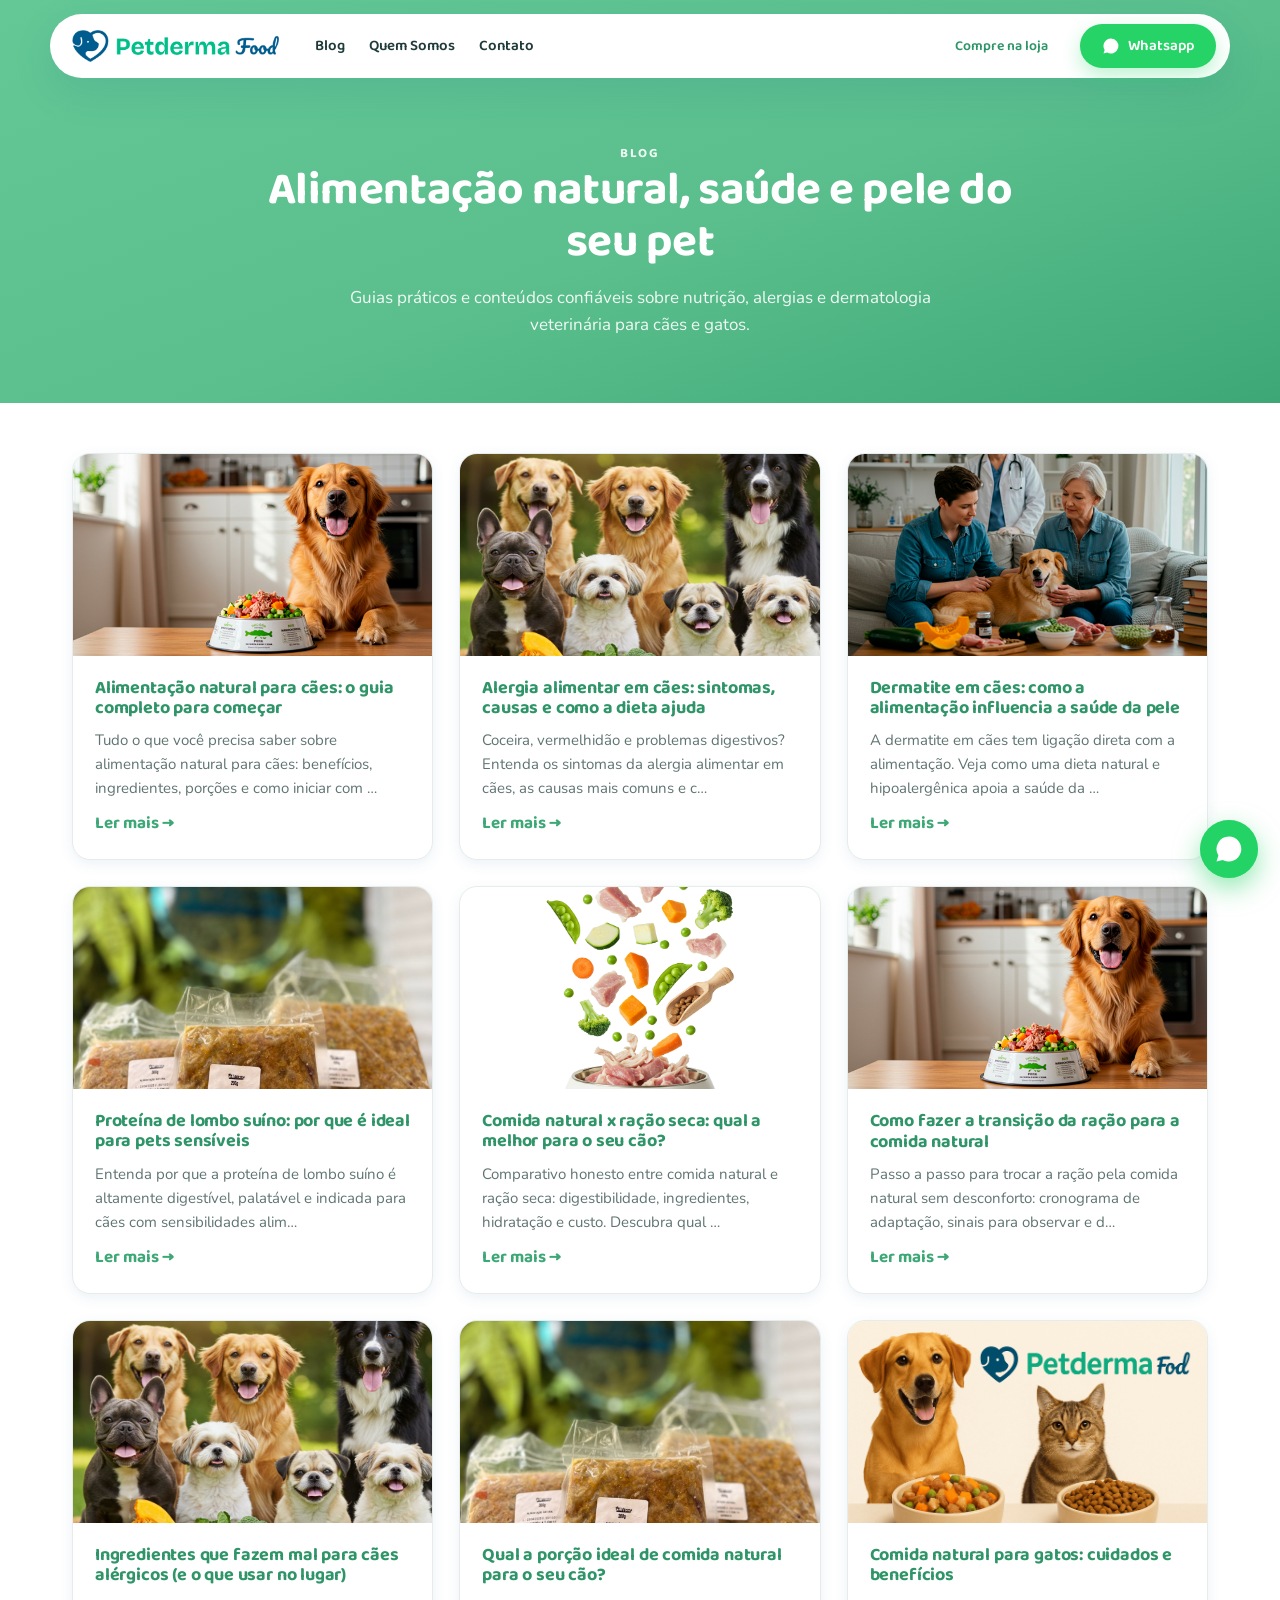
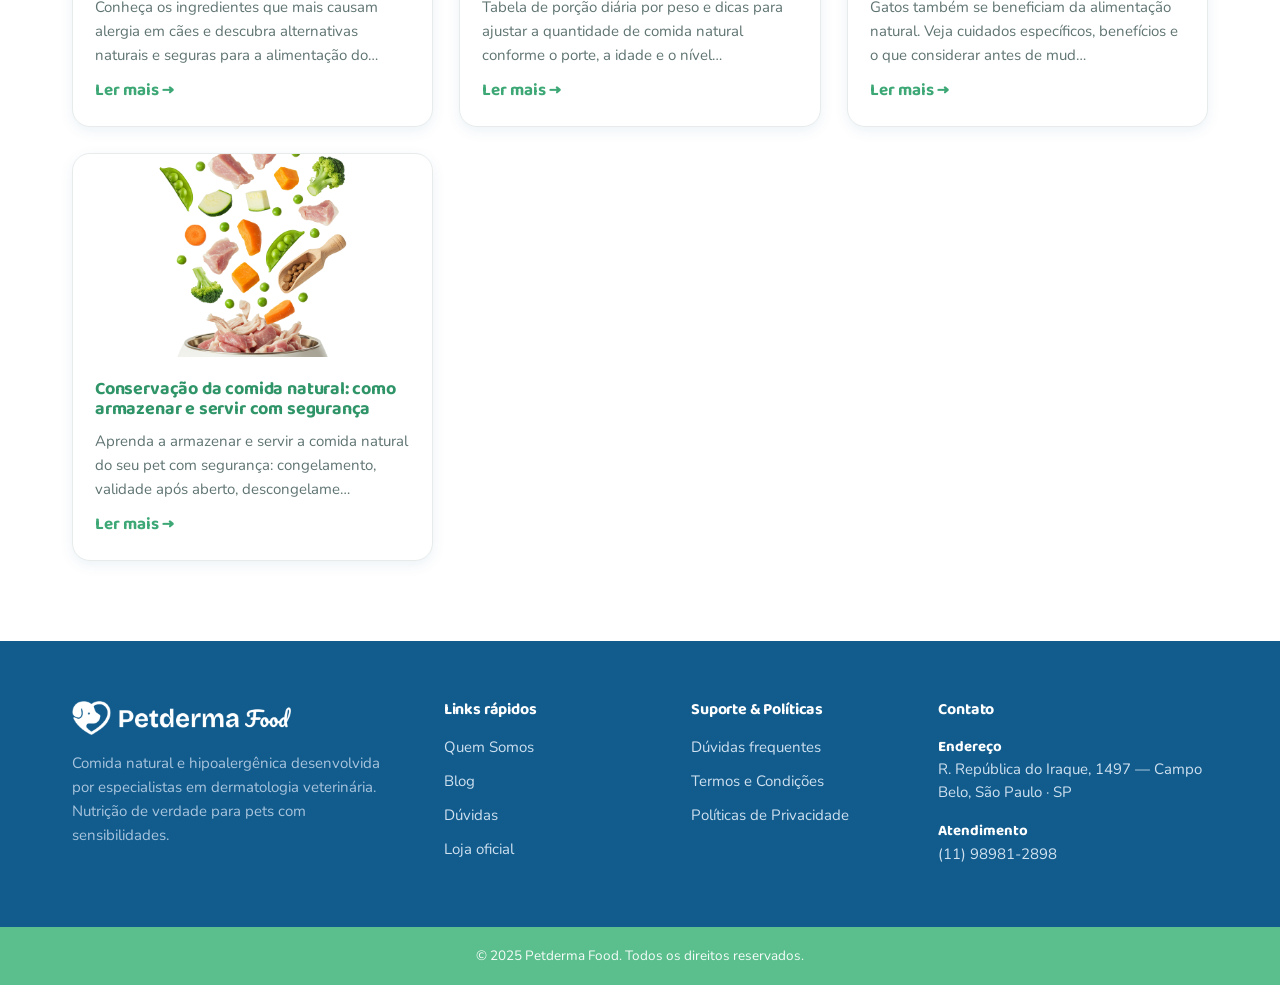
==== blog/index.html @ 869a0a85 "feat(blog+seo): 10 posts reais + blog completo + SEO completo - Blog: 10 artigos SEO (nutricao, aler" ====
<!doctype html>
<html lang="pt-BR">
<head>
<meta charset="UTF-8">
<meta name="viewport" content="width=device-width, initial-scale=1">
<title>Blog Petderma Food — Alimentação natural, saúde e pele dos pets</title>
<meta name="description" content="Dicas e guias sobre alimentação natural, alergias, dermatologia e bem-estar de cães e gatos, por especialistas da Petderma Food.">
<link rel="canonical" href="https://petdermafood.com.br/blog/">
<meta name="robots" content="index, follow, max-image-preview:large">
<meta property="og:type" content="article">
<meta property="og:title" content="Blog Petderma Food — Alimentação natural, saúde e pele dos pets">
<meta property="og:description" content="Dicas e guias sobre alimentação natural, alergias, dermatologia e bem-estar de cães e gatos, por especialistas da Petderma Food.">
<meta property="og:image" content="https://petdermafood.com.br/assets/img/dogs-veggies.png">
<meta property="og:url" content="https://petdermafood.com.br/blog/">
<meta property="og:site_name" content="Petderma Food">
<meta name="twitter:card" content="summary_large_image">
<meta name="twitter:title" content="Blog Petderma Food — Alimentação natural, saúde e pele dos pets">
<meta name="twitter:description" content="Dicas e guias sobre alimentação natural, alergias, dermatologia e bem-estar de cães e gatos, por especialistas da Petderma Food.">
<meta name="twitter:image" content="https://petdermafood.com.br/assets/img/dogs-veggies.png">
<link rel="icon" type="image/png" href="../assets/img/logo-mark.png">
<link rel="preconnect" href="https://fonts.googleapis.com">
<link rel="preconnect" href="https://fonts.gstatic.com" crossorigin>
<link href="https://fonts.googleapis.com/css2?family=Nunito:ital,wght@0,400;0,600;0,700;0,800;0,900;1,700&family=Baloo+2:wght@500;600;700;800&display=swap" rel="stylesheet">
<link rel="stylesheet" href="../assets/css/styles.css">
<script type="application/ld+json">{"@context": "https://schema.org", "@type": "Blog", "name": "Blog Petderma Food", "description": "Conteúdos sobre alimentação natural, saúde, pele e bem-estar de cães e gatos.", "url": "https://petdermafood.com.br/blog/", "publisher": {"@type": "Organization", "name": "Petderma Food"}, "blogPost": [{"@type": "BlogPosting", "headline": "Alimentação natural para cães: o guia completo para começar", "url": "https://petdermafood.com.br/blog/alimentacao-natural-para-caes-guia-completo.html", "datePublished": "2025-05-02"}, {"@type": "BlogPosting", "headline": "Alergia alimentar em cães: sintomas, causas e como a dieta ajuda", "url": "https://petdermafood.com.br/blog/alergia-alimentar-em-caes-sintomas-causas.html", "datePublished": "2025-05-05"}, {"@type": "BlogPosting", "headline": "Dermatite em cães: como a alimentação influencia a saúde da pele", "url": "https://petdermafood.com.br/blog/dermatite-em-caes-alimentacao-saude-da-pele.html", "datePublished": "2025-05-07"}, {"@type": "BlogPosting", "headline": "Proteína de lombo suíno: por que é ideal para pets sensíveis", "url": "https://petdermafood.com.br/blog/proteina-de-lombo-suino-pets-sensiveis.html", "datePublished": "2025-05-09"}, {"@type": "BlogPosting", "headline": "Comida natural x ração seca: qual a melhor para o seu cão?", "url": "https://petdermafood.com.br/blog/comida-natural-x-racao-seca.html", "datePublished": "2025-05-11"}, {"@type": "BlogPosting", "headline": "Como fazer a transição da ração para a comida natural", "url": "https://petdermafood.com.br/blog/transicao-racao-para-comida-natural.html", "datePublished": "2025-05-13"}, {"@type": "BlogPosting", "headline": "Ingredientes que fazem mal para cães alérgicos (e o que usar no lugar)", "url": "https://petdermafood.com.br/blog/ingredientes-que-fazem-mal-caes-alergicos.html", "datePublished": "2025-05-15"}, {"@type": "BlogPosting", "headline": "Qual a porção ideal de comida natural para o seu cão?", "url": "https://petdermafood.com.br/blog/porcao-ideal-comida-natural-caes.html", "datePublished": "2025-05-17"}, {"@type": "BlogPosting", "headline": "Comida natural para gatos: cuidados e benefícios", "url": "https://petdermafood.com.br/blog/comida-natural-para-gatos.html", "datePublished": "2025-05-19"}, {"@type": "BlogPosting", "headline": "Conservação da comida natural: como armazenar e servir com segurança", "url": "https://petdermafood.com.br/blog/conservacao-comida-natural-armazenar.html", "datePublished": "2025-05-21"}]}</script>
</head>
<body><header class="header" id="top">
  <div class="header__pill">
    <a href="../index.html" class="header__logo" aria-label="Petderma Food — início">
      <img src="../assets/img/logo.png" alt="Petderma Food" width="200" height="31">
    </a>
    <nav class="nav">
      <a href="../blog/index.html">Blog</a>
      <a href="../index.html#beneficios">Quem Somos</a>
      <a href="../index.html#contato">Contato</a>
    </nav>
    <div class="header__actions">
      <a href="https://petdermastore.com.br/" class="btn btn--ghost" target="_blank" rel="noopener">Compre na loja</a>
      <a href="https://api.whatsapp.com/send/?phone=5511989812898&text=Ol%C3%A1%21%20Vim%20pelo%20blog%20da%20Petderma%20Food%20e%20quero%20montar%20o%20kit%20ideal%20para%20meu%20pet." class="btn btn--whats" target="_blank" rel="noopener"><svg viewBox="0 0 24 24" width="18" height="18" aria-hidden="true"><path fill="currentColor" d="M17.5 14.4c-.3-.2-1.7-.9-2-1-.3-.1-.5-.1-.6.2-.2.3-.7.9-.8 1-.2.2-.3.2-.6.1-.3-.2-1.2-.5-2.3-1.4-.9-.8-1.4-1.7-1.6-2-.2-.3 0-.5.1-.6l.4-.5c.1-.2.2-.3.3-.5.1-.2 0-.4 0-.5 0-.2-.6-1.5-.9-2-.2-.5-.4-.5-.6-.5h-.5c-.2 0-.5.1-.7.3-.2.3-.9.9-.9 2.2s1 2.6 1.1 2.8c.1.2 2 3 4.8 4.2.7.3 1.2.5 1.6.6.7.2 1.3.2 1.8.1.5-.1 1.7-.7 1.9-1.4.2-.7.2-1.2.2-1.4 0-.1-.2-.2-.5-.3zM12 2a10 10 0 0 0-8.5 15.2L2 22l4.9-1.3A10 10 0 1 0 12 2z"/></svg> Whatsapp</a>
    </div>
    <button class="nav-toggle" id="navToggle" aria-label="Abrir menu" aria-expanded="false"><span></span><span></span><span></span></button>
  </div>
</header>
<section class="page-hero">
  <div class="container">
    <p class="eyebrow">Blog</p>
    <h1>Alimentação natural, saúde e pele do seu pet</h1>
    <p>Guias práticos e conteúdos confiáveis sobre nutrição, alergias e dermatologia veterinária para cães e gatos.</p>
  </div>
</section>
<section class="blog-list">
  <div class="container">
    <div class="blog-list__grid"><article class="post">
  <a href="alimentacao-natural-para-caes-guia-completo.html" class="post__media"><img src="../assets/img/blog-1.jpg" alt="Alimentação natural para cães: o guia completo para começar" width="650" height="365" loading="lazy"></a>
  <div class="post__body">
    <h3><a href="alimentacao-natural-para-caes-guia-completo.html">Alimentação natural para cães: o guia completo para começar</a></h3>
    <p>Tudo o que você precisa saber sobre alimentação natural para cães: benefícios, ingredientes, porções e como iniciar com …</p>
    <a href="alimentacao-natural-para-caes-guia-completo.html" class="post__link">Ler mais →</a>
  </div>
</article><article class="post">
  <a href="alergia-alimentar-em-caes-sintomas-causas.html" class="post__media"><img src="../assets/img/dogs-veggies.png" alt="Alergia alimentar em cães: sintomas, causas e como a dieta ajuda" width="650" height="365" loading="lazy"></a>
  <div class="post__body">
    <h3><a href="alergia-alimentar-em-caes-sintomas-causas.html">Alergia alimentar em cães: sintomas, causas e como a dieta ajuda</a></h3>
    <p>Coceira, vermelhidão e problemas digestivos? Entenda os sintomas da alergia alimentar em cães, as causas mais comuns e c…</p>
    <a href="alergia-alimentar-em-caes-sintomas-causas.html" class="post__link">Ler mais →</a>
  </div>
</article><article class="post">
  <a href="dermatite-em-caes-alimentacao-saude-da-pele.html" class="post__media"><img src="../assets/img/blog-3.jpg" alt="Dermatite em cães: como a alimentação influencia a saúde da pele" width="650" height="365" loading="lazy"></a>
  <div class="post__body">
    <h3><a href="dermatite-em-caes-alimentacao-saude-da-pele.html">Dermatite em cães: como a alimentação influencia a saúde da pele</a></h3>
    <p>A dermatite em cães tem ligação direta com a alimentação. Veja como uma dieta natural e hipoalergênica apoia a saúde da …</p>
    <a href="dermatite-em-caes-alimentacao-saude-da-pele.html" class="post__link">Ler mais →</a>
  </div>
</article><article class="post">
  <a href="proteina-de-lombo-suino-pets-sensiveis.html" class="post__media"><img src="../assets/img/product-packs.jpg" alt="Proteína de lombo suíno: por que é ideal para pets sensíveis" width="650" height="365" loading="lazy"></a>
  <div class="post__body">
    <h3><a href="proteina-de-lombo-suino-pets-sensiveis.html">Proteína de lombo suíno: por que é ideal para pets sensíveis</a></h3>
    <p>Entenda por que a proteína de lombo suíno é altamente digestível, palatável e indicada para cães com sensibilidades alim…</p>
    <a href="proteina-de-lombo-suino-pets-sensiveis.html" class="post__link">Ler mais →</a>
  </div>
</article><article class="post">
  <a href="comida-natural-x-racao-seca.html" class="post__media"><img src="../assets/img/bowl-fresh.png" alt="Comida natural x ração seca: qual a melhor para o seu cão?" width="650" height="365" loading="lazy"></a>
  <div class="post__body">
    <h3><a href="comida-natural-x-racao-seca.html">Comida natural x ração seca: qual a melhor para o seu cão?</a></h3>
    <p>Comparativo honesto entre comida natural e ração seca: digestibilidade, ingredientes, hidratação e custo. Descubra qual …</p>
    <a href="comida-natural-x-racao-seca.html" class="post__link">Ler mais →</a>
  </div>
</article><article class="post">
  <a href="transicao-racao-para-comida-natural.html" class="post__media"><img src="../assets/img/blog-1.jpg" alt="Como fazer a transição da ração para a comida natural" width="650" height="365" loading="lazy"></a>
  <div class="post__body">
    <h3><a href="transicao-racao-para-comida-natural.html">Como fazer a transição da ração para a comida natural</a></h3>
    <p>Passo a passo para trocar a ração pela comida natural sem desconforto: cronograma de adaptação, sinais para observar e d…</p>
    <a href="transicao-racao-para-comida-natural.html" class="post__link">Ler mais →</a>
  </div>
</article><article class="post">
  <a href="ingredientes-que-fazem-mal-caes-alergicos.html" class="post__media"><img src="../assets/img/dogs-veggies.png" alt="Ingredientes que fazem mal para cães alérgicos (e o que usar no lugar)" width="650" height="365" loading="lazy"></a>
  <div class="post__body">
    <h3><a href="ingredientes-que-fazem-mal-caes-alergicos.html">Ingredientes que fazem mal para cães alérgicos (e o que usar no lugar)</a></h3>
    <p>Conheça os ingredientes que mais causam alergia em cães e descubra alternativas naturais e seguras para a alimentação do…</p>
    <a href="ingredientes-que-fazem-mal-caes-alergicos.html" class="post__link">Ler mais →</a>
  </div>
</article><article class="post">
  <a href="porcao-ideal-comida-natural-caes.html" class="post__media"><img src="../assets/img/product-packs.jpg" alt="Qual a porção ideal de comida natural para o seu cão?" width="650" height="365" loading="lazy"></a>
  <div class="post__body">
    <h3><a href="porcao-ideal-comida-natural-caes.html">Qual a porção ideal de comida natural para o seu cão?</a></h3>
    <p>Tabela de porção diária por peso e dicas para ajustar a quantidade de comida natural conforme o porte, a idade e o nível…</p>
    <a href="porcao-ideal-comida-natural-caes.html" class="post__link">Ler mais →</a>
  </div>
</article><article class="post">
  <a href="comida-natural-para-gatos.html" class="post__media"><img src="../assets/img/hero.png" alt="Comida natural para gatos: cuidados e benefícios" width="650" height="365" loading="lazy"></a>
  <div class="post__body">
    <h3><a href="comida-natural-para-gatos.html">Comida natural para gatos: cuidados e benefícios</a></h3>
    <p>Gatos também se beneficiam da alimentação natural. Veja cuidados específicos, benefícios e o que considerar antes de mud…</p>
    <a href="comida-natural-para-gatos.html" class="post__link">Ler mais →</a>
  </div>
</article><article class="post">
  <a href="conservacao-comida-natural-armazenar.html" class="post__media"><img src="../assets/img/bowl-fresh.png" alt="Conservação da comida natural: como armazenar e servir com segurança" width="650" height="365" loading="lazy"></a>
  <div class="post__body">
    <h3><a href="conservacao-comida-natural-armazenar.html">Conservação da comida natural: como armazenar e servir com segurança</a></h3>
    <p>Aprenda a armazenar e servir a comida natural do seu pet com segurança: congelamento, validade após aberto, descongelame…</p>
    <a href="conservacao-comida-natural-armazenar.html" class="post__link">Ler mais →</a>
  </div>
</article></div>
  </div>
</section>
<footer class="footer" id="contato">
  <div class="container footer__inner">
    <div class="footer__brand">
      <img src="../assets/img/logo.png" alt="Petderma Food" width="200" height="31">
      <p>Comida natural e hipoalergênica desenvolvida por especialistas em dermatologia veterinária. Nutrição de verdade para pets com sensibilidades.</p>
    </div>
    <div class="footer__col"><h3>Links rápidos</h3><ul>
      <li><a href="../index.html#beneficios">Quem Somos</a></li>
      <li><a href="../blog/index.html">Blog</a></li>
      <li><a href="../index.html#faq">Dúvidas</a></li>
      <li><a href="https://petdermastore.com.br/" target="_blank" rel="noopener">Loja oficial</a></li>
    </ul></div>
    <div class="footer__col"><h3>Suporte &amp; Políticas</h3><ul>
      <li><a href="../index.html#faq">Dúvidas frequentes</a></li>
      <li><a href="#">Termos e Condições</a></li>
      <li><a href="#">Políticas de Privacidade</a></li>
    </ul></div>
    <div class="footer__col"><h3>Contato</h3>
      <p class="footer__contact"><strong>Endereço</strong><br>R. República do Iraque, 1497 — Campo Belo, São Paulo · SP</p>
      <p class="footer__contact"><strong>Atendimento</strong><br><a href="https://api.whatsapp.com/send/?phone=5511989812898&text=Ol%C3%A1%21%20Vim%20pelo%20blog%20da%20Petderma%20Food%20e%20quero%20montar%20o%20kit%20ideal%20para%20meu%20pet.">(11) 98981-2898</a></p>
    </div>
  </div>
  <div class="footer__bottom"><div class="container">© 2025 Petderma Food. Todos os direitos reservados.</div></div>
</footer>
<a href="https://api.whatsapp.com/send/?phone=5511989812898&text=Ol%C3%A1%21%20Vim%20pelo%20blog%20da%20Petderma%20Food%20e%20quero%20montar%20o%20kit%20ideal%20para%20meu%20pet." class="fab-whats" target="_blank" rel="noopener" aria-label="Fale conosco no WhatsApp"><svg viewBox="0 0 24 24" width="30" height="30" aria-hidden="true"><path fill="currentColor" d="M17.5 14.4c-.3-.2-1.7-.9-2-1-.3-.1-.5-.1-.6.2-.2.3-.7.9-.8 1-.2.2-.3.2-.6.1-.3-.2-1.2-.5-2.3-1.4-.9-.8-1.4-1.7-1.6-2-.2-.3 0-.5.1-.6l.4-.5c.1-.2.2-.3.3-.5.1-.2 0-.4 0-.5 0-.2-.6-1.5-.9-2-.2-.5-.4-.5-.6-.5h-.5c-.2 0-.5.1-.7.3-.2.3-.9.9-.9 2.2s1 2.6 1.1 2.8c.1.2 2 3 4.8 4.2.7.3 1.2.5 1.6.6.7.2 1.3.2 1.8.1.5-.1 1.7-.7 1.9-1.4.2-.7.2-1.2.2-1.4 0-.1-.2-.2-.5-.3zM12 2a10 10 0 0 0-8.5 15.2L2 22l4.9-1.3A10 10 0 1 0 12 2z"/></svg></a>
<script src="../assets/js/script.js" defer></script>
</body>
</html>
---- assets/css/styles.css ----
/* ============================================================
   Petderma Food — design system
   Brand: green #5abf8d (primary)  ·  blue #115c8d (secondary)
   ============================================================ */
:root{
  --green:#5abf8d;
  --green-dark:#3da876;
  --green-deep:#2f9568;
  --green-soft:#eaf7f1;
  --blue:#115c8d;
  --blue-dark:#0d4a72;
  --ink:#1f3b39;
  --muted:#5f7472;
  --line:#e7eceb;
  --bg:#ffffff;
  --whats:#25d366;
  --radius:18px;
  --radius-lg:28px;
  --shadow-sm:0 4px 14px rgba(17,92,141,.08);
  --shadow:0 14px 40px rgba(17,92,141,.12);
  --shadow-lg:0 28px 64px rgba(17,92,141,.18);
  --container:1180px;
  --font:'Nunito',system-ui,-apple-system,Segoe UI,Roboto,sans-serif;
  --display:'Baloo 2','Nunito',system-ui,sans-serif;
}

*{box-sizing:border-box}
html{scroll-behavior:smooth;-webkit-text-size-adjust:100%;scroll-padding-top:96px}
body{margin:0;font-family:var(--font);color:var(--ink);background:var(--bg);
  line-height:1.6;font-size:17px;overflow-x:hidden}
img{max-width:100%;display:block;height:auto}
a{color:inherit;text-decoration:none}
h1,h2,h3{font-family:var(--display);line-height:1.12;margin:0;color:var(--green-deep);font-weight:700;letter-spacing:-.01em}
p{margin:0}
.container{width:100%;max-width:var(--container);margin-inline:auto;padding-inline:22px}

/* ---------- Buttons ---------- */
.btn{--bg:var(--green);--fg:#fff;
  display:inline-flex;align-items:center;gap:8px;justify-content:center;
  background:var(--bg);color:var(--fg);font-family:var(--display);font-weight:600;
  font-size:15px;padding:11px 20px;border-radius:999px;border:2px solid transparent;
  cursor:pointer;transition:transform .15s ease,box-shadow .2s ease,background .2s ease,color .2s;
  white-space:nowrap;line-height:1}
.btn:hover{transform:translateY(-2px)}
.btn--lg{font-size:17px;padding:15px 28px}
.btn--whats{--bg:var(--whats);box-shadow:0 8px 20px rgba(37,211,102,.3)}
.btn--whats:hover{--bg:#1fb957}
.btn--ghost{background:transparent;color:var(--green-deep);border-color:transparent}
.btn--ghost:hover{background:var(--green-soft)}
/* hero (sobre fundo verde) */
.btn--hero-outline{background:transparent;color:#fff;border-color:rgba(255,255,255,.85)}
.btn--hero-outline:hover{background:#fff;color:var(--green-deep);border-color:#fff}
.btn--hero-solid{background:#fff;color:var(--green-deep)}
.btn--hero-solid:hover{background:#f1fbf6}

/* ---------- Eyebrow / section heads ---------- */
.eyebrow{display:inline-block;font-family:var(--display);font-weight:700;
  color:var(--green-dark);text-transform:uppercase;letter-spacing:.12em;
  font-size:13px;margin-bottom:14px}
.eyebrow--light{color:rgba(255,255,255,.92)}
.section-head{max-width:760px;margin:0 auto 48px;text-align:center}
.section-head h2{font-size:clamp(26px,4vw,40px)}
.section-head__lead{margin-top:14px;color:var(--muted)}

/* ---------- Header (pílula branca flutuante) ---------- */
.header{position:fixed;top:0;left:0;right:0;z-index:50;padding:14px 22px;
  transition:padding .3s ease}
.header.is-scrolled{padding:8px 22px}
.header__pill{max-width:var(--container);margin-inline:auto;background:#fff;
  border-radius:999px;box-shadow:var(--shadow);display:flex;align-items:center;
  gap:18px;padding:10px 14px 10px 22px;transition:box-shadow .3s ease}
.header.is-scrolled .header__pill{box-shadow:0 8px 30px rgba(17,92,141,.16)}
.header__logo img{height:32px;width:auto}
.nav{display:flex;gap:24px;margin-left:18px;font-family:var(--display);font-weight:600;font-size:15px}
.nav a{color:var(--ink);position:relative;padding:4px 0}
.nav a:hover{color:var(--green-deep)}
.header__actions{margin-left:auto;display:flex;gap:10px;align-items:center}
.btn--ghost{font-size:14px}
.nav-toggle{display:none;flex-direction:column;gap:5px;background:none;border:0;
  cursor:pointer;padding:8px;margin-left:auto}
.nav-toggle span{width:24px;height:2.5px;background:var(--green-deep);border-radius:2px;transition:.25s}

/* ---------- Hero (fundo verde) ---------- */
.hero{position:relative;padding:128px 0 96px;overflow:hidden;
  background:linear-gradient(160deg,#63c896 0%,var(--green) 45%,var(--green-dark) 100%);
  background-size:160% 160%;animation:gradShift 14s ease-in-out infinite}
@keyframes gradShift{0%,100%{background-position:0% 50%}50%{background-position:100% 50%}}
.hero__inner{position:relative;z-index:2;display:grid;grid-template-columns:1.02fr .98fr;gap:40px;align-items:center}
.hero__copy{color:#fff}
.hero__title{font-size:clamp(36px,5.6vw,62px);color:#fff;text-transform:none}
.hero__title-sub{display:block;font-size:.62em;font-weight:600;margin-top:6px;color:rgba(255,255,255,.95)}
.hero__lead{margin-top:18px;font-size:18px;color:rgba(255,255,255,.92);max-width:520px}
.hero__cta{display:flex;gap:14px;margin-top:28px;flex-wrap:wrap}
.hero__media{position:relative}
.hero__media img{border-radius:var(--radius-lg);box-shadow:var(--shadow-lg);
  background:rgba(255,255,255,.12);animation:heroFloat 5s ease-in-out infinite}
@keyframes heroFloat{0%{transform:rotate(-1.5deg) translateY(0)}50%{transform:rotate(1deg) translateY(-22px)}100%{transform:rotate(-1.5deg) translateY(0)}}
/* blobs decorativos no fundo */
.hero__blob{position:absolute;border-radius:50%;filter:blur(6px);z-index:0;pointer-events:none;
  background:radial-gradient(circle at 35% 35%,rgba(255,255,255,.28),transparent 70%)}
.hero__blob--a{width:360px;height:360px;top:-90px;left:-80px;animation:blobA 16s ease-in-out infinite}
.hero__blob--b{width:280px;height:280px;bottom:-60px;right:-40px;
  background:radial-gradient(circle at 50% 50%,rgba(17,92,141,.25),transparent 70%);
  animation:blobB 18s ease-in-out infinite}
@keyframes blobA{50%{transform:translate(40px,30px) scale(1.1)}}
@keyframes blobB{50%{transform:translate(-30px,-20px) scale(1.12)}}
.hero__doodle{position:absolute;z-index:1;pointer-events:none;opacity:.9}
.hero__doodle--1{width:120px;top:16%;right:44%;animation:float 6s ease-in-out infinite}
.hero__doodle--2{width:66px;top:21%;left:1.5%;animation:float 7.5s ease-in-out infinite reverse}
@keyframes float{50%{transform:translateY(-14px)}}
/* divisória curva hero -> seção branca */
.hero__wave{position:absolute;left:0;right:0;bottom:-1px;width:100%;height:70px;z-index:3;display:block}

/* ---------- Entrada / reveal genérico ---------- */
@keyframes fadeUp{from{opacity:0;transform:translateY(26px)}to{opacity:1;transform:none}}
.anim{opacity:0;animation:fadeUp .7s cubic-bezier(.22,1,.36,1) var(--d,0s) forwards}
/* segurança: se a animação não rodar, o conteúdo aparece mesmo assim */
.is-loaded .anim{opacity:1}

/* indicador de rolagem (bouncing) */
.hero__scroll{position:absolute;left:50%;bottom:26px;transform:translateX(-50%);z-index:4;
  width:30px;height:50px;border:2.5px solid rgba(255,255,255,.7);border-radius:16px;display:grid;justify-items:center}
.hero__scroll::before{content:"";width:5px;height:9px;border-radius:3px;background:#fff;margin-top:8px;
  animation:scrollDot 1.6s ease-in-out infinite}
@keyframes scrollDot{0%{opacity:0;transform:translateY(-4px)}40%{opacity:1}80%{opacity:0;transform:translateY(14px)}}

/* partículas flutuantes no hero */
.hero__spark{position:absolute;z-index:1;border-radius:50%;background:rgba(255,255,255,.55);
  pointer-events:none;animation:rise linear infinite}
@keyframes rise{0%{transform:translateY(20px) scale(.6);opacity:0}
  15%{opacity:.8}85%{opacity:.8}100%{transform:translateY(-220px) scale(1);opacity:0}}

/* brilho deslizante nos botões */
.btn--whats,.btn--hero-solid,.btn--hero-outline{position:relative;overflow:hidden}
.btn--whats::after,.btn--hero-solid::after{content:"";position:absolute;top:0;left:-120%;width:60%;height:100%;
  background:linear-gradient(100deg,transparent,rgba(255,255,255,.5),transparent);
  transform:skewX(-20deg);animation:shine 3.6s ease-in-out infinite}
@keyframes shine{0%,60%{left:-120%}100%{left:160%}}

/* respeita usuários com "reduzir movimento": desliga só os loops, mantém entradas e hovers */
@media(prefers-reduced-motion:reduce){
  .anim{opacity:1;animation:none}
  .hero,.hero__media img,.hero__blob,.hero__doodle,.hero__spark,.hero__scroll::before,
  .btn--whats::after,.btn--hero-solid::after,.fab-whats::before{animation:none!important}
  .hero__spark,.hero__scroll{display:none}
}

/* ---------- Highlights ---------- */
.highlights{padding:64px 0 10px}
.highlights__grid{display:grid;grid-template-columns:repeat(3,1fr);gap:30px}
.highlight{text-align:center;padding:0 10px}
.highlight__icon{width:64px;height:64px;border-radius:50%;display:grid;place-items:center;
  margin:0 auto 16px;color:var(--green);border:2px solid var(--green);background:var(--green-soft);
  transition:transform .35s cubic-bezier(.22,1,.36,1),background .3s,color .3s}
.highlight:hover .highlight__icon{transform:translateY(-6px) scale(1.08) rotate(-6deg);
  background:var(--green);color:#fff}
.highlight h3{font-size:18.5px;margin-bottom:8px;color:var(--green-deep)}
.highlight p{color:var(--muted);font-size:15.5px}

/* ---------- Natural funcional (foto pacotes ao centro) ---------- */
.funcional{padding:70px 0 80px}
.funcional__grid{display:grid;grid-template-columns:1fr 1.05fr 1fr;gap:34px;align-items:center;margin-top:10px}
.funcional__media{position:relative;display:grid;place-items:center}
.funcional__media img{position:relative;z-index:2;width:100%;border-radius:var(--radius-lg);
  box-shadow:var(--shadow-lg);max-height:520px;object-fit:cover}
.blob{position:absolute;inset:auto;width:90%;aspect-ratio:1;
  background:radial-gradient(circle,#d6f0e3,transparent 70%);border-radius:50%}
.feature--center{text-align:center;margin:18px 0}
.funcional__col:first-child .feature--center{text-align:right}
.funcional__col:last-child .feature--center{text-align:left}
.feature__icon{width:54px;height:54px;border-radius:50%;display:grid;place-items:center;
  margin-bottom:12px;color:var(--green);border:2px solid var(--green);background:var(--green-soft)}
.funcional__col:first-child .feature__icon{margin-left:auto}
.feature h3{font-size:17px;margin-bottom:6px;color:var(--green-deep)}
.feature p{font-size:14.8px;color:var(--muted)}

/* ---------- Mais do que comida (cards verdes) ---------- */
.value{padding:30px 0 80px}
.value__grid{display:grid;grid-template-columns:repeat(4,1fr);gap:22px}
.value-card{background:linear-gradient(160deg,#5fc492,var(--green-dark));color:#fff;
  border-radius:var(--radius);padding:28px 24px;box-shadow:var(--shadow);transition:.2s}
.value-card:nth-child(even){background:linear-gradient(160deg,#46b585,var(--green-deep))}
.value-card{transition:transform .35s cubic-bezier(.22,1,.36,1),box-shadow .3s}
.value-card:hover{transform:translateY(-10px) rotate(-1.2deg);box-shadow:var(--shadow-lg)}
.value-card__icon{width:54px;height:54px;border-radius:50%;display:grid;place-items:center;
  background:rgba(255,255,255,.18);color:#fff;margin-bottom:16px;transition:transform .4s}
.value-card:hover .value-card__icon{transform:scale(1.12) rotate(8deg)}
.value-card h3{color:#fff;font-size:17.5px;margin-bottom:8px}
.value-card p{color:rgba(255,255,255,.9);font-size:14.8px}

/* ---------- Banner azul (tigela) ---------- */
.banner{padding:20px 0 80px}
.banner__inner{background:linear-gradient(135deg,var(--blue) 0%,var(--blue-dark) 100%);
  border-radius:var(--radius-lg);padding:46px 54px;display:grid;
  grid-template-columns:.8fr 1.2fr;gap:40px;align-items:center;box-shadow:var(--shadow-lg);overflow:hidden}
.banner__media img{width:88%;margin-inline:auto;filter:drop-shadow(0 18px 30px rgba(0,0,0,.25))}
.banner__copy h2{color:#fff;font-size:clamp(22px,3vw,32px)}
.banner__copy p{color:#cfe6f5;margin-top:14px;max-width:460px}
.banner__copy .btn{margin-top:22px}

/* ---------- Steps ---------- */
.steps{padding:30px 0 80px}
.steps__inner{display:grid;grid-template-columns:1.1fr .9fr;gap:50px;align-items:center}
.steps__copy h2{font-size:clamp(24px,3.4vw,36px);position:relative}
.steps__doodle{display:inline-block;width:54px;height:auto;vertical-align:middle;margin-left:6px}
.steps__lead{margin-top:14px;color:var(--muted)}
.steps__list{margin-top:26px;display:grid;gap:18px}
.stepline{display:flex;gap:14px;align-items:flex-start}
.stepline__check{flex:none;width:30px;height:30px;border-radius:50%;display:grid;place-items:center;
  background:var(--green);color:#fff;margin-top:2px}
.stepline h3{font-size:16.5px;margin-bottom:3px;color:var(--green-deep)}
.stepline p{font-size:14.6px;color:var(--muted)}
.steps__media img{width:100%;border-radius:var(--radius-lg);box-shadow:var(--shadow-lg);
  aspect-ratio:4/5;object-fit:cover;object-position:center 22%}

/* ---------- FAQ (barras azuis) ---------- */
.faq{padding:70px 0 80px;background:#f6f8f8}
.faq__inner{display:grid;grid-template-columns:.85fr 1.15fr;gap:50px;align-items:start}
.faq__head{position:sticky;top:110px}
.faq__head h2{font-size:clamp(24px,3.3vw,34px);margin-top:6px}
.faq__list{display:grid;gap:14px}
.acc{background:var(--blue);border-radius:14px;overflow:hidden;box-shadow:var(--shadow-sm);transition:background .2s}
.acc[open]{background:var(--blue-dark)}
.acc summary{list-style:none;cursor:pointer;padding:18px 56px 18px 22px;position:relative;
  font-family:var(--display);font-weight:700;color:#fff;font-size:16px}
.acc summary::-webkit-details-marker{display:none}
.acc summary::after{content:"";position:absolute;right:22px;top:50%;width:11px;height:11px;
  border-right:2.5px solid #fff;border-bottom:2.5px solid #fff;
  transform:translateY(-70%) rotate(45deg);transition:transform .2s}
.acc[open] summary::after{transform:translateY(-30%) rotate(-135deg)}
.acc__body{padding:0 22px 22px;color:rgba(255,255,255,.92);font-size:15px}
.acc__body p+p,.acc__body table+p{margin-top:12px}
.portion{width:100%;border-collapse:collapse;margin-top:14px;font-size:14.5px;
  background:#fff;border-radius:12px;overflow:hidden;color:var(--ink)}
.portion th{background:rgba(0,0,0,.12);color:#fff;text-align:left;padding:11px 14px;font-family:var(--display)}
.portion td{padding:9px 14px;border-top:1px solid var(--line)}
.portion tr:nth-child(even) td{background:#f6f8f8}
.portion__note{margin-top:14px;font-size:13.5px;color:#fff;font-weight:600}

/* ---------- Blog ---------- */
.blog{padding:72px 0 80px}
.blog__grid{display:grid;grid-template-columns:repeat(3,1fr);gap:26px}
.post{background:#fff;border:1px solid var(--line);border-radius:var(--radius);
  overflow:hidden;box-shadow:var(--shadow-sm);transition:.2s;display:flex;flex-direction:column}
.post:hover{transform:translateY(-6px);box-shadow:var(--shadow)}
.post__media{display:block;aspect-ratio:16/9;overflow:hidden}
.post__media img{width:100%;height:100%;object-fit:cover;transition:transform .4s ease}
.post:hover .post__media img{transform:scale(1.06)}
.post__body{padding:22px;display:flex;flex-direction:column;gap:10px;flex:1}
.post__body h3{font-size:18px;color:var(--green-deep)}
.post__body p{color:var(--muted);font-size:15px;flex:1}
.post__link{font-family:var(--display);font-weight:700;color:var(--green-dark)}

/* ---------- Newsletter ---------- */
.newsletter{padding:0 0 80px}
.newsletter__inner{background:linear-gradient(135deg,#5fc492,var(--green-dark));
  border-radius:var(--radius-lg);padding:44px 50px;display:flex;align-items:center;
  justify-content:space-between;gap:36px;flex-wrap:wrap;color:#fff}
.newsletter__copy h2{color:#fff;font-size:clamp(22px,3vw,30px)}
.newsletter__copy p{color:rgba(255,255,255,.9);margin-top:8px;max-width:440px}
.newsletter__form{display:flex;gap:10px;flex:1;min-width:280px;max-width:460px}
.newsletter__form input{flex:1;border:0;border-radius:999px;padding:14px 20px;font-family:var(--font);font-size:15px}
.newsletter__form input:focus{outline:3px solid var(--blue)}
.newsletter .btn--whats{background:#fff;color:var(--green-deep)}
.newsletter .btn--whats:hover{background:#f1fbf6}

/* ---------- Footer (azul) ---------- */
.footer{background:var(--blue);color:#cfe0ef;font-size:15px}
.footer__inner{display:grid;grid-template-columns:1.6fr 1fr 1fr 1.3fr;gap:40px;padding:60px 22px 46px}
.footer__brand img{height:34px;width:auto;filter:brightness(0) invert(1);margin-bottom:16px}
.footer__brand p{color:#a9c4dd;max-width:330px}
.footer__social{display:flex;gap:12px;margin-top:18px}
.footer__social a{width:40px;height:40px;border-radius:10px;display:grid;place-items:center;
  background:#fff;color:var(--green);transition:.2s}
.footer__social a:hover{transform:translateY(-3px);color:var(--green-deep)}
.footer__col h3{color:#fff;font-size:16px;margin-bottom:16px}
.footer__col ul{list-style:none;padding:0;margin:0;display:grid;gap:10px}
.footer__col a:hover{color:#fff}
.footer__contact{margin-bottom:16px;line-height:1.5}
.footer__contact strong{color:#fff;font-family:var(--display)}
.footer__contact a:hover{color:#fff}
.footer__bottom{background:var(--green);color:#fff;padding:18px 0;text-align:center;font-size:13.5px}
.footer__bottom .container{color:rgba(255,255,255,.95)}

/* ---------- Blog index + artigos ---------- */
.page-hero{background:linear-gradient(160deg,#63c896,var(--green) 55%,var(--green-dark));
  padding:128px 0 64px;color:#fff;text-align:center;position:relative}
.page-hero .eyebrow{color:rgba(255,255,255,.9)}
.page-hero h1{color:#fff;font-size:clamp(30px,4.4vw,46px);max-width:820px;margin:0 auto}
.page-hero p{color:rgba(255,255,255,.92);max-width:620px;margin:16px auto 0}
.breadcrumb{font-size:13.5px;color:var(--muted);padding:18px 0 0}
.breadcrumb a{color:var(--green-dark);font-weight:600}
.breadcrumb span{margin:0 6px;color:#aaa}

.blog-list{padding:50px 0 80px}
.blog-list__grid{display:grid;grid-template-columns:repeat(3,1fr);gap:26px}

.article{padding:118px 0 70px}
.article__wrap{max-width:760px;margin:0 auto}
.article__meta{display:flex;gap:14px;align-items:center;flex-wrap:wrap;color:var(--muted);font-size:14px;margin-bottom:18px}
.article__tag{background:var(--green-soft);color:var(--green-deep);font-weight:700;
  font-family:var(--display);padding:4px 12px;border-radius:999px;font-size:12.5px}
.article__title{font-size:clamp(28px,4vw,42px);line-height:1.1;margin-bottom:14px}
.article__cover{margin:24px 0 32px;border-radius:var(--radius-lg);box-shadow:var(--shadow);
  width:100%;aspect-ratio:16/8;object-fit:cover}
.article__body{font-size:17.5px;color:#3a4f4d}
.article__body h2{font-size:clamp(22px,3vw,28px);margin:34px 0 12px;color:var(--green-deep)}
.article__body h3{font-size:19px;margin:24px 0 8px;color:var(--blue)}
.article__body p{margin:0 0 16px}
.article__body ul,.article__body ol{margin:0 0 16px;padding-left:22px}
.article__body li{margin-bottom:8px}
.article__body a{color:var(--green-dark);font-weight:600;text-decoration:underline;text-underline-offset:2px}
.article__body strong{color:var(--ink)}
.article__cta{background:linear-gradient(135deg,#5fc492,var(--green-dark));color:#fff;
  border-radius:var(--radius);padding:28px 30px;margin:34px 0;text-align:center}
.article__cta h3{color:#fff;font-size:21px;margin-bottom:8px}
.article__cta p{color:rgba(255,255,255,.92);margin-bottom:18px}
.article__cta .btn{background:#fff;color:var(--green-deep)}
.related{padding:20px 0 80px;background:#f6f8f8}
.related h2{text-align:center;font-size:26px;margin-bottom:34px}
.related__grid{display:grid;grid-template-columns:repeat(3,1fr);gap:24px}

@media(max-width:880px){
  .blog-list__grid,.related__grid{grid-template-columns:1fr 1fr}
}
@media(max-width:560px){
  .blog-list__grid,.related__grid{grid-template-columns:1fr}
  .article__body{font-size:16.5px}
}

/* ---------- Floating WhatsApp ---------- */
.fab-whats{position:fixed;right:22px;bottom:22px;z-index:60;width:58px;height:58px;
  border-radius:50%;background:var(--whats);color:#fff;display:grid;place-items:center;
  box-shadow:0 10px 26px rgba(37,211,102,.5);transition:transform .2s}
.fab-whats:hover{transform:scale(1.08)}
.fab-whats::before{content:"";position:absolute;inset:0;border-radius:50%;
  background:var(--whats);opacity:.45;animation:pulse 2.2s ease-out infinite;z-index:-1}
@keyframes pulse{to{transform:scale(1.7);opacity:0}}

/* ---------- Responsive ---------- */
@media(max-width:980px){
  .nav,.header__actions .btn--ghost{display:none}
  .nav-toggle{display:flex}
  .header__actions{margin-left:0}
  .header.is-open .nav{display:flex;position:absolute;top:100%;left:22px;right:22px;
    flex-direction:column;background:#fff;padding:12px 18px;gap:4px;margin:8px 0 0;
    border-radius:16px;box-shadow:var(--shadow)}
  .header.is-open .nav a{padding:10px 0;border-bottom:1px solid var(--line)}
  .header.is-open .nav-toggle span:nth-child(1){transform:translateY(7.5px) rotate(45deg)}
  .header.is-open .nav-toggle span:nth-child(2){opacity:0}
  .header.is-open .nav-toggle span:nth-child(3){transform:translateY(-7.5px) rotate(-45deg)}
  .hero{padding:108px 0 56px}
  .hero__inner{grid-template-columns:1fr;gap:32px;text-align:center}
  .hero__lead{margin-inline:auto}
  .hero__cta{justify-content:center}
  .hero__media{order:-1;max-width:440px;margin-inline:auto}
  .hero__doodle{display:none}
  .highlights__grid{grid-template-columns:1fr;gap:36px}
  .funcional__grid{grid-template-columns:1fr;gap:24px}
  .funcional__media{order:-1;max-width:420px;margin-inline:auto}
  .funcional__col:first-child .feature--center,
  .funcional__col:last-child .feature--center{text-align:center}
  .funcional__col:first-child .feature__icon{margin-inline:auto}
  .funcional__media img{max-height:360px}
  .value__grid{grid-template-columns:1fr 1fr}
  .banner__inner{grid-template-columns:1fr;gap:24px;text-align:center;padding:36px 30px}
  .banner__media{max-width:300px;margin-inline:auto}
  .banner__copy p{margin-inline:auto}
  .steps__inner{grid-template-columns:1fr;gap:34px}
  .steps__media{order:-1;max-width:460px;margin-inline:auto}
  .faq__inner{grid-template-columns:1fr;gap:28px}
  .faq__head{position:static}
  .footer__inner{grid-template-columns:1fr 1fr}
}
@media(max-width:560px){
  body{font-size:16px}
  .header{padding:12px}
  .header__pill{padding:8px 8px 8px 16px}
  .hero__cta .btn{width:100%}
  .value__grid,.blog__grid,.footer__inner{grid-template-columns:1fr}
  .feature--center{margin:6px 0}
  .banner__inner,.newsletter__inner{padding:28px 22px;text-align:center;justify-content:center}
  .newsletter__form{flex-direction:column;width:100%}
  .newsletter__form .btn{width:100%}
  .steps__media img{aspect-ratio:16/11}
}
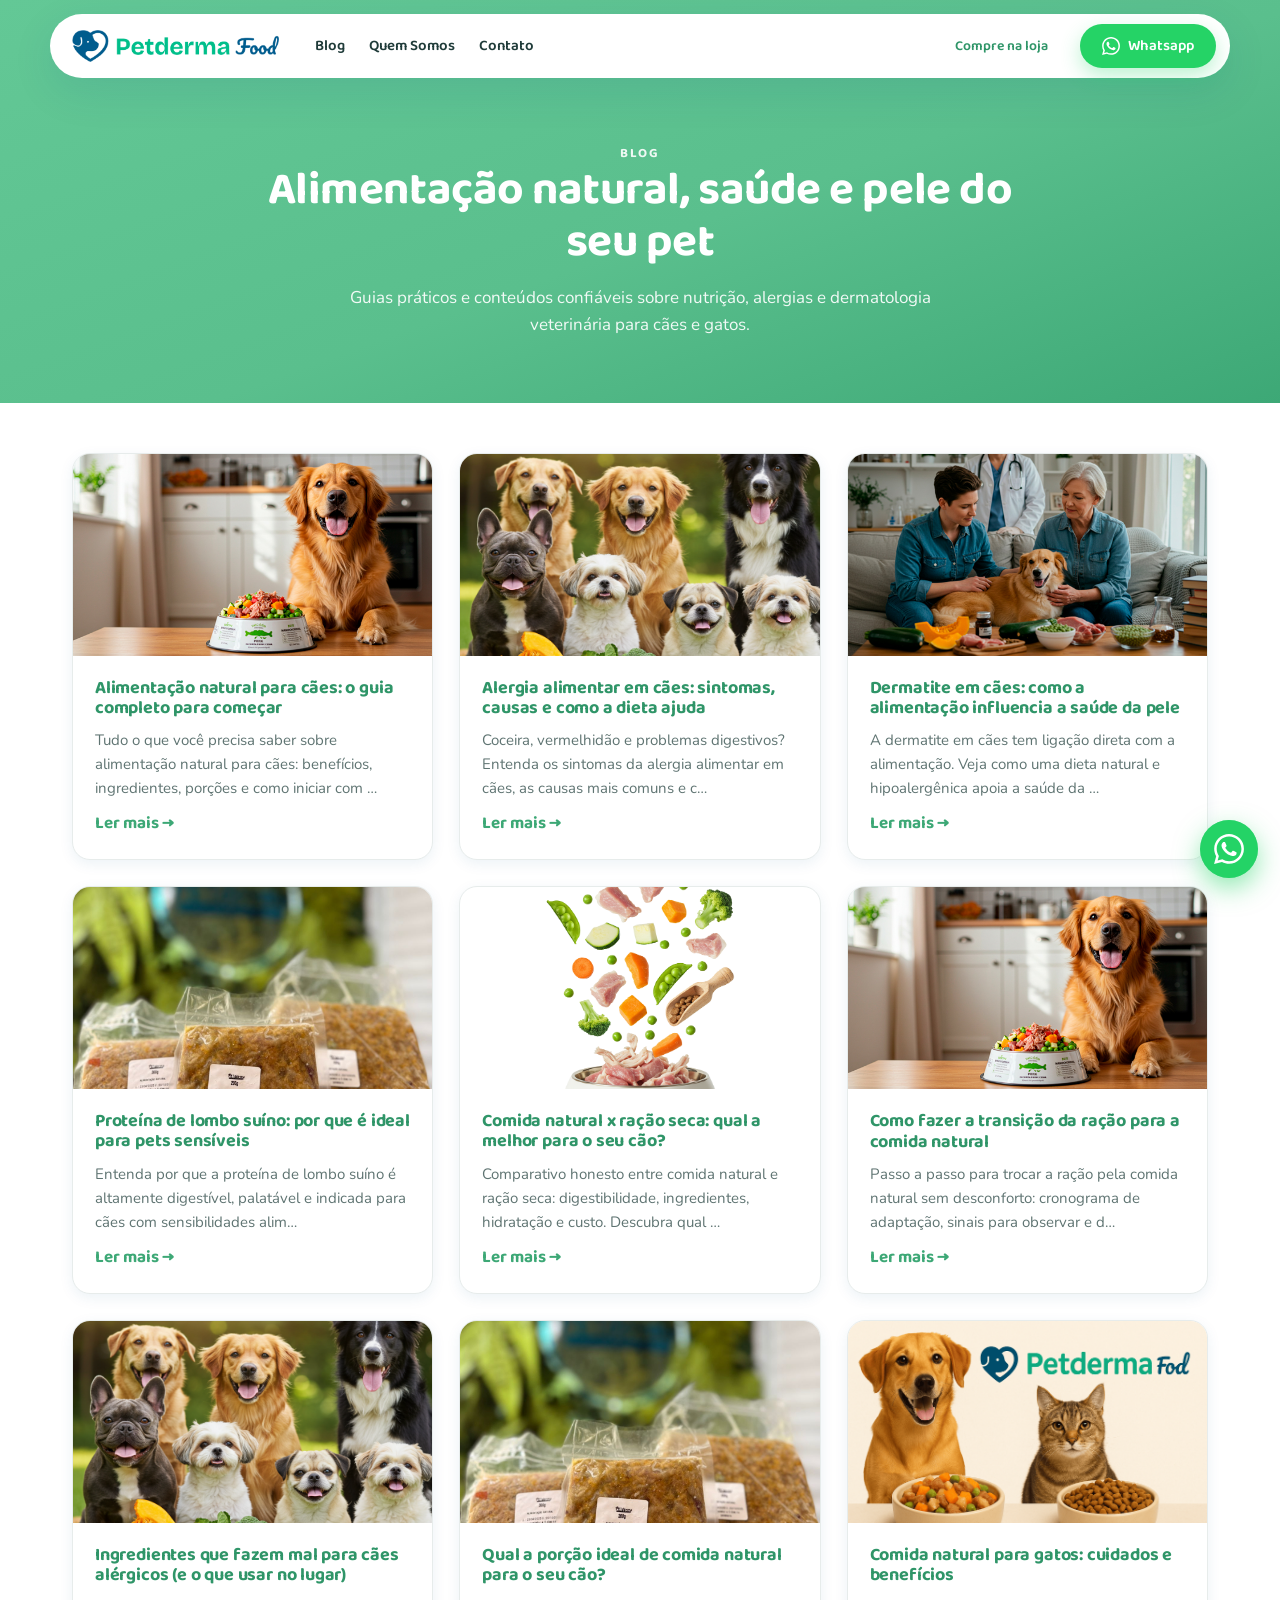
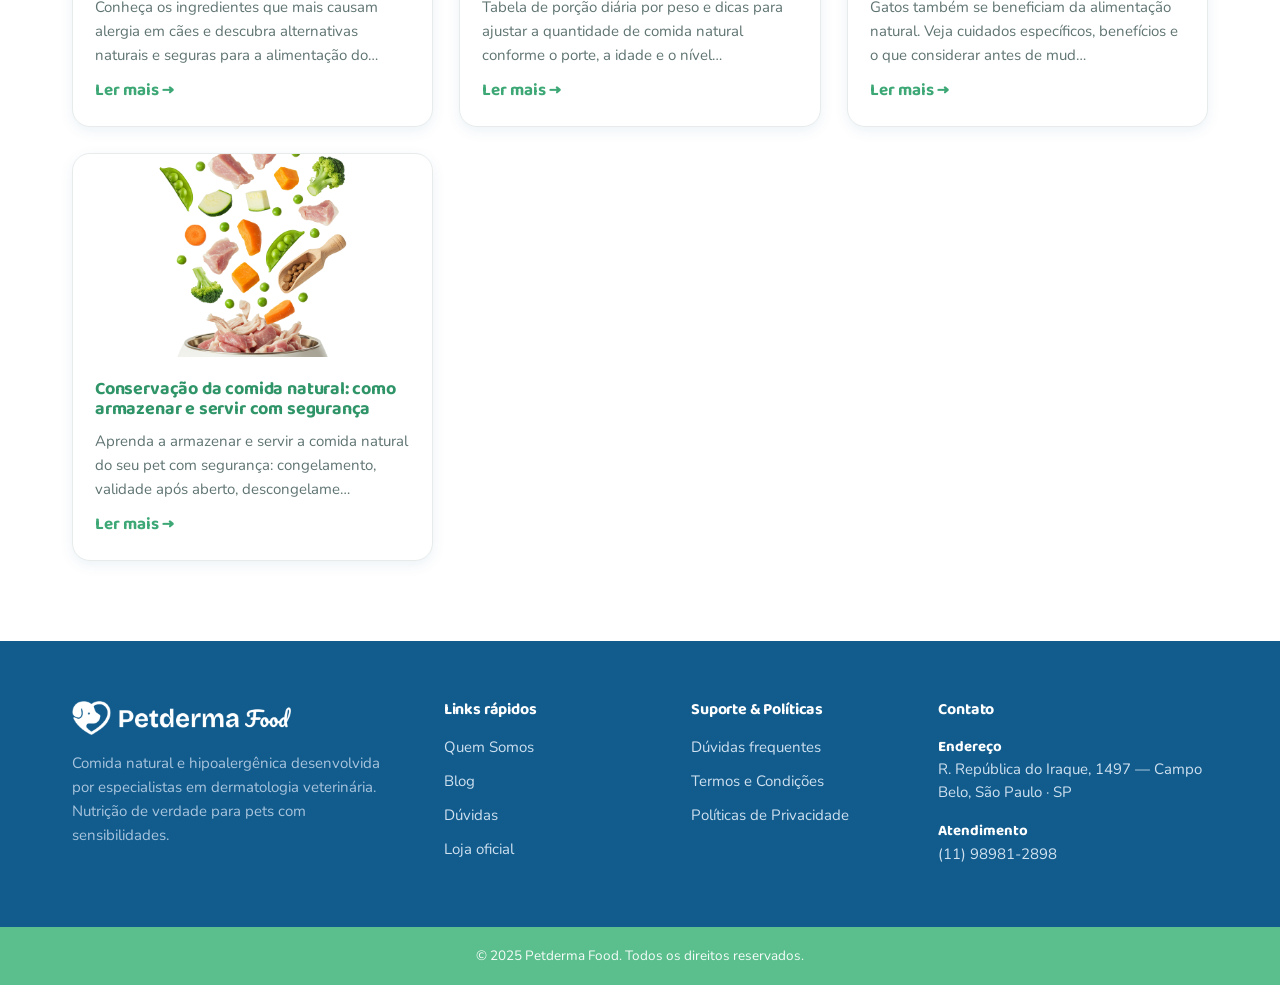
==== commit 1f33f4cb: "fix(mobile+ui): header mobile limpo + logo oficial do WhatsApp - Header mobile: botao WhatsApp gigan" ====
--- a/blog/index.html
+++ b/blog/index.html
@@ -36,7 +36,7 @@
     </nav>
     <div class="header__actions">
       <a href="https://petdermastore.com.br/" class="btn btn--ghost" target="_blank" rel="noopener">Compre na loja</a>
-      <a href="https://api.whatsapp.com/send/?phone=5511989812898&text=Ol%C3%A1%21%20Vim%20pelo%20blog%20da%20Petderma%20Food%20e%20quero%20montar%20o%20kit%20ideal%20para%20meu%20pet." class="btn btn--whats" target="_blank" rel="noopener"><svg viewBox="0 0 24 24" width="18" height="18" aria-hidden="true"><path fill="currentColor" d="M17.5 14.4c-.3-.2-1.7-.9-2-1-.3-.1-.5-.1-.6.2-.2.3-.7.9-.8 1-.2.2-.3.2-.6.1-.3-.2-1.2-.5-2.3-1.4-.9-.8-1.4-1.7-1.6-2-.2-.3 0-.5.1-.6l.4-.5c.1-.2.2-.3.3-.5.1-.2 0-.4 0-.5 0-.2-.6-1.5-.9-2-.2-.5-.4-.5-.6-.5h-.5c-.2 0-.5.1-.7.3-.2.3-.9.9-.9 2.2s1 2.6 1.1 2.8c.1.2 2 3 4.8 4.2.7.3 1.2.5 1.6.6.7.2 1.3.2 1.8.1.5-.1 1.7-.7 1.9-1.4.2-.7.2-1.2.2-1.4 0-.1-.2-.2-.5-.3zM12 2a10 10 0 0 0-8.5 15.2L2 22l4.9-1.3A10 10 0 1 0 12 2z"/></svg> Whatsapp</a>
+      <a href="https://api.whatsapp.com/send/?phone=5511989812898&text=Ol%C3%A1%21%20Vim%20pelo%20blog%20da%20Petderma%20Food%20e%20quero%20montar%20o%20kit%20ideal%20para%20meu%20pet." class="btn btn--whats" target="_blank" rel="noopener"><svg viewBox="0 0 24 24" width="18" height="18" aria-hidden="true"><path fill="currentColor" d="M.057 24l1.687-6.163c-1.041-1.804-1.588-3.849-1.587-5.946.003-6.556 5.338-11.891 11.893-11.891 3.181.001 6.167 1.24 8.413 3.488 2.245 2.248 3.481 5.236 3.48 8.414-.003 6.557-5.338 11.892-11.893 11.892-1.99-.001-3.951-.5-5.688-1.448l-6.305 1.654zm6.597-3.807c1.676.995 3.276 1.591 5.392 1.592 5.448 0 9.886-4.434 9.889-9.885.002-5.462-4.415-9.89-9.881-9.892-5.452 0-9.887 4.434-9.889 9.884-.001 2.225.651 3.891 1.746 5.634l-.999 3.648 3.742-.981zm11.387-5.464c-.074-.124-.272-.198-.57-.347-.297-.149-1.758-.868-2.031-.967-.272-.099-.47-.149-.669.149-.198.297-.768.967-.941 1.165-.173.198-.347.223-.644.074-.297-.149-1.255-.462-2.39-1.475-.883-.788-1.48-1.761-1.653-2.059-.173-.297-.018-.458.13-.606.134-.133.297-.347.446-.521.151-.172.2-.296.3-.495.099-.198.05-.372-.025-.521-.075-.148-.669-1.611-.916-2.206-.242-.579-.487-.501-.669-.51l-.57-.01c-.198 0-.52.074-.792.372s-1.04 1.016-1.04 2.479 1.065 2.876 1.213 3.074c.149.198 2.095 3.2 5.076 4.487.709.306 1.263.489 1.694.626.712.226 1.36.194 1.872.118.571-.085 1.758-.719 2.006-1.413.248-.695.248-1.29.173-1.414z"/></svg> Whatsapp</a>
     </div>
     <button class="nav-toggle" id="navToggle" aria-label="Abrir menu" aria-expanded="false"><span></span><span></span><span></span></button>
   </div>
@@ -147,7 +147,7 @@
   </div>
   <div class="footer__bottom"><div class="container">© 2025 Petderma Food. Todos os direitos reservados.</div></div>
 </footer>
-<a href="https://api.whatsapp.com/send/?phone=5511989812898&text=Ol%C3%A1%21%20Vim%20pelo%20blog%20da%20Petderma%20Food%20e%20quero%20montar%20o%20kit%20ideal%20para%20meu%20pet." class="fab-whats" target="_blank" rel="noopener" aria-label="Fale conosco no WhatsApp"><svg viewBox="0 0 24 24" width="30" height="30" aria-hidden="true"><path fill="currentColor" d="M17.5 14.4c-.3-.2-1.7-.9-2-1-.3-.1-.5-.1-.6.2-.2.3-.7.9-.8 1-.2.2-.3.2-.6.1-.3-.2-1.2-.5-2.3-1.4-.9-.8-1.4-1.7-1.6-2-.2-.3 0-.5.1-.6l.4-.5c.1-.2.2-.3.3-.5.1-.2 0-.4 0-.5 0-.2-.6-1.5-.9-2-.2-.5-.4-.5-.6-.5h-.5c-.2 0-.5.1-.7.3-.2.3-.9.9-.9 2.2s1 2.6 1.1 2.8c.1.2 2 3 4.8 4.2.7.3 1.2.5 1.6.6.7.2 1.3.2 1.8.1.5-.1 1.7-.7 1.9-1.4.2-.7.2-1.2.2-1.4 0-.1-.2-.2-.5-.3zM12 2a10 10 0 0 0-8.5 15.2L2 22l4.9-1.3A10 10 0 1 0 12 2z"/></svg></a>
+<a href="https://api.whatsapp.com/send/?phone=5511989812898&text=Ol%C3%A1%21%20Vim%20pelo%20blog%20da%20Petderma%20Food%20e%20quero%20montar%20o%20kit%20ideal%20para%20meu%20pet." class="fab-whats" target="_blank" rel="noopener" aria-label="Fale conosco no WhatsApp"><svg viewBox="0 0 24 24" width="30" height="30" aria-hidden="true"><path fill="currentColor" d="M.057 24l1.687-6.163c-1.041-1.804-1.588-3.849-1.587-5.946.003-6.556 5.338-11.891 11.893-11.891 3.181.001 6.167 1.24 8.413 3.488 2.245 2.248 3.481 5.236 3.48 8.414-.003 6.557-5.338 11.892-11.893 11.892-1.99-.001-3.951-.5-5.688-1.448l-6.305 1.654zm6.597-3.807c1.676.995 3.276 1.591 5.392 1.592 5.448 0 9.886-4.434 9.889-9.885.002-5.462-4.415-9.89-9.881-9.892-5.452 0-9.887 4.434-9.889 9.884-.001 2.225.651 3.891 1.746 5.634l-.999 3.648 3.742-.981zm11.387-5.464c-.074-.124-.272-.198-.57-.347-.297-.149-1.758-.868-2.031-.967-.272-.099-.47-.149-.669.149-.198.297-.768.967-.941 1.165-.173.198-.347.223-.644.074-.297-.149-1.255-.462-2.39-1.475-.883-.788-1.48-1.761-1.653-2.059-.173-.297-.018-.458.13-.606.134-.133.297-.347.446-.521.151-.172.2-.296.3-.495.099-.198.05-.372-.025-.521-.075-.148-.669-1.611-.916-2.206-.242-.579-.487-.501-.669-.51l-.57-.01c-.198 0-.52.074-.792.372s-1.04 1.016-1.04 2.479 1.065 2.876 1.213 3.074c.149.198 2.095 3.2 5.076 4.487.709.306 1.263.489 1.694.626.712.226 1.36.194 1.872.118.571-.085 1.758-.719 2.006-1.413.248-.695.248-1.29.173-1.414z"/></svg></a>
 <script src="../assets/js/script.js" defer></script>
 </body>
 </html>
--- a/assets/css/styles.css
+++ b/assets/css/styles.css
@@ -340,8 +340,11 @@
 /* ---------- Responsive ---------- */
 @media(max-width:980px){
   .nav,.header__actions .btn--ghost{display:none}
-  .nav-toggle{display:flex}
-  .header__actions{margin-left:0}
+  .nav-toggle{display:flex;margin-left:4px}
+  .header__actions{margin-left:auto}
+  /* WhatsApp do header vira ícone circular compacto no mobile */
+  .header .btn--whats{font-size:0;gap:0;width:44px;height:44px;min-width:44px;padding:0;border-radius:50%}
+  .header .btn--whats svg{width:22px;height:22px}
   .header.is-open .nav{display:flex;position:absolute;top:100%;left:22px;right:22px;
     flex-direction:column;background:#fff;padding:12px 18px;gap:4px;margin:8px 0 0;
     border-radius:16px;box-shadow:var(--shadow)}
